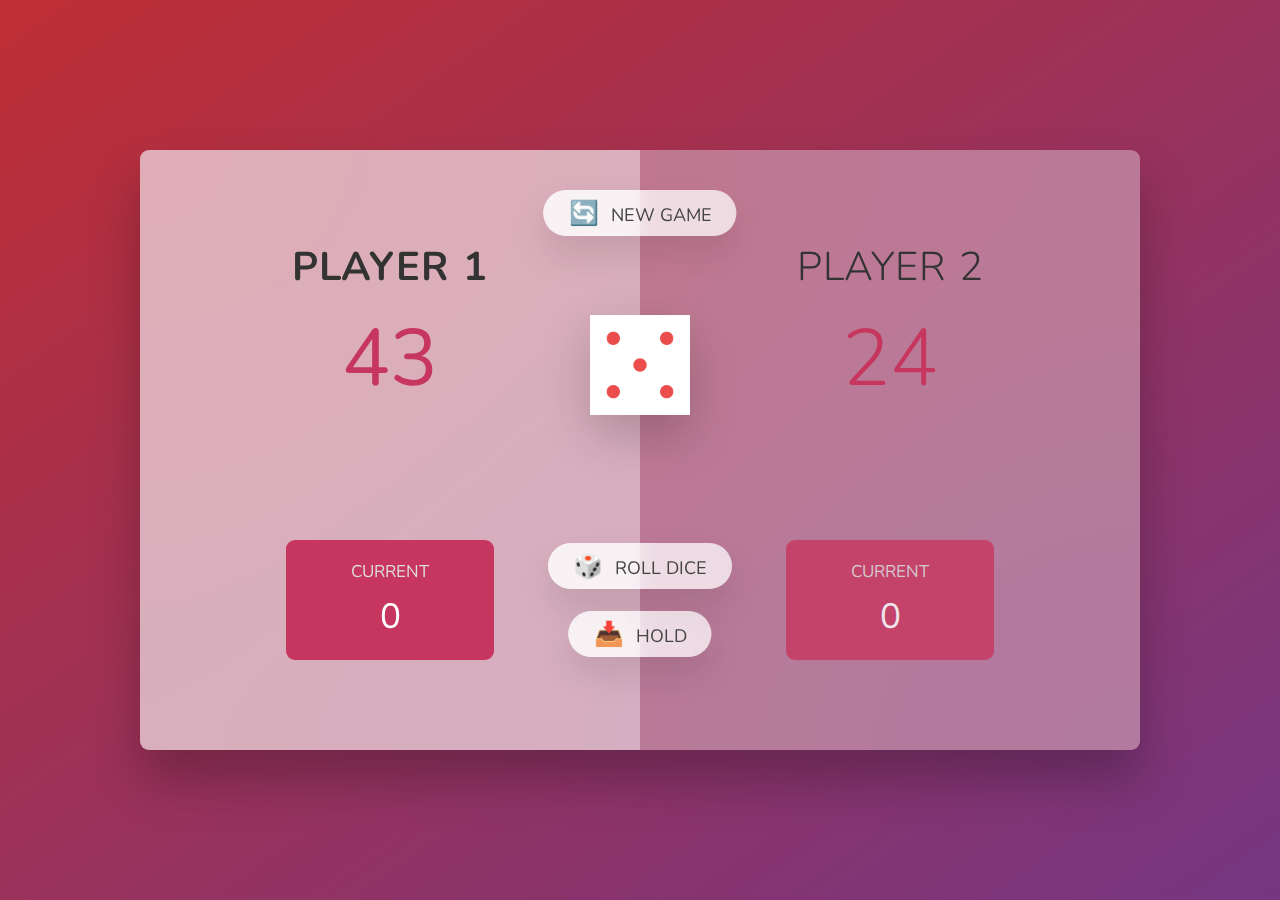
==== 07-Pig-Game/starter/index.html @ 8e1ca940 "Added project files" ====
<!DOCTYPE html>
<html lang="en">
  <head>
    <meta charset="UTF-8" />
    <meta name="viewport" content="width=device-width, initial-scale=1.0" />
    <meta http-equiv="X-UA-Compatible" content="ie=edge" />
    <link rel="stylesheet" href="style.css" />
    <title>Pig Game</title>
  </head>
  <body>
    <main>
      <section class="player player--0 player--active">
        <h2 class="name" id="name--0">Player 1</h2>
        <p class="score" id="score--0">43</p>
        <div class="current">
          <p class="current-label">Current</p>
          <p class="current-score" id="current--0">0</p>
        </div>
      </section>
      <section class="player player--1">
        <h2 class="name" id="name--1">Player 2</h2>
        <p class="score" id="score--1">24</p>
        <div class="current">
          <p class="current-label">Current</p>
          <p class="current-score" id="current--1">0</p>
        </div>
      </section>

      <img src="dice-5.png" alt="Playing dice" class="dice" />
      <button class="btn btn--new">🔄 New game</button>
      <button class="btn btn--roll">🎲 Roll dice</button>
      <button class="btn btn--hold">📥 Hold</button>
    </main>
    <script src="script.js"></script>
  </body>
</html>
---- 07-Pig-Game/starter/style.css ----
@import url('https://fonts.googleapis.com/css2?family=Nunito&display=swap');

* {
  margin: 0;
  padding: 0;
  box-sizing: inherit;
}

html {
  font-size: 62.5%;
  box-sizing: border-box;
}

body {
  font-family: 'Nunito', sans-serif;
  font-weight: 400;
  height: 100vh;
  color: #333;
  background-image: linear-gradient(to top left, #753682 0%, #bf2e34 100%);
  display: flex;
  align-items: center;
  justify-content: center;
}

/* LAYOUT */
main {
  position: relative;
  width: 100rem;
  height: 60rem;
  background-color: rgba(255, 255, 255, 0.35);
  backdrop-filter: blur(200px);
  filter: blur();
  box-shadow: 0 3rem 5rem rgba(0, 0, 0, 0.25);
  border-radius: 9px;
  overflow: hidden;
  display: flex;
}

.player {
  flex: 50%;
  padding: 9rem;
  display: flex;
  flex-direction: column;
  align-items: center;
  transition: all 0.75s;
}

/* ELEMENTS */
.name {
  position: relative;
  font-size: 4rem;
  text-transform: uppercase;
  letter-spacing: 1px;
  word-spacing: 2px;
  font-weight: 300;
  margin-bottom: 1rem;
}

.score {
  font-size: 8rem;
  font-weight: 300;
  color: #c7365f;
  margin-bottom: auto;
}

.player--active {
  background-color: rgba(255, 255, 255, 0.4);
}
.player--active .name {
  font-weight: 700;
}
.player--active .score {
  font-weight: 400;
}

.player--active .current {
  opacity: 1;
}

.current {
  background-color: #c7365f;
  opacity: 0.8;
  border-radius: 9px;
  color: #fff;
  width: 65%;
  padding: 2rem;
  text-align: center;
  transition: all 0.75s;
}

.current-label {
  text-transform: uppercase;
  margin-bottom: 1rem;
  font-size: 1.7rem;
  color: #ddd;
}

.current-score {
  font-size: 3.5rem;
}

/* ABSOLUTE POSITIONED ELEMENTS */
.btn {
  position: absolute;
  left: 50%;
  transform: translateX(-50%);
  color: #444;
  background: none;
  border: none;
  font-family: inherit;
  font-size: 1.8rem;
  text-transform: uppercase;
  cursor: pointer;
  font-weight: 400;
  transition: all 0.2s;

  background-color: white;
  background-color: rgba(255, 255, 255, 0.6);
  backdrop-filter: blur(10px);

  padding: 0.7rem 2.5rem;
  border-radius: 50rem;
  box-shadow: 0 1.75rem 3.5rem rgba(0, 0, 0, 0.1);
}

.btn::first-letter {
  font-size: 2.4rem;
  display: inline-block;
  margin-right: 0.7rem;
}

.btn--new {
  top: 4rem;
}
.btn--roll {
  top: 39.3rem;
}
.btn--hold {
  top: 46.1rem;
}

.btn:active {
  transform: translate(-50%, 3px);
  box-shadow: 0 1rem 2rem rgba(0, 0, 0, 0.15);
}

.btn:focus {
  outline: none;
}

.dice {
  position: absolute;
  left: 50%;
  top: 16.5rem;
  transform: translateX(-50%);
  height: 10rem;
  box-shadow: 0 2rem 5rem rgba(0, 0, 0, 0.2);
}

.player--winner {
  background-color: #2f2f2f;
}

.player--winner .name {
  font-weight: 700;
  color: #c7365f;
}
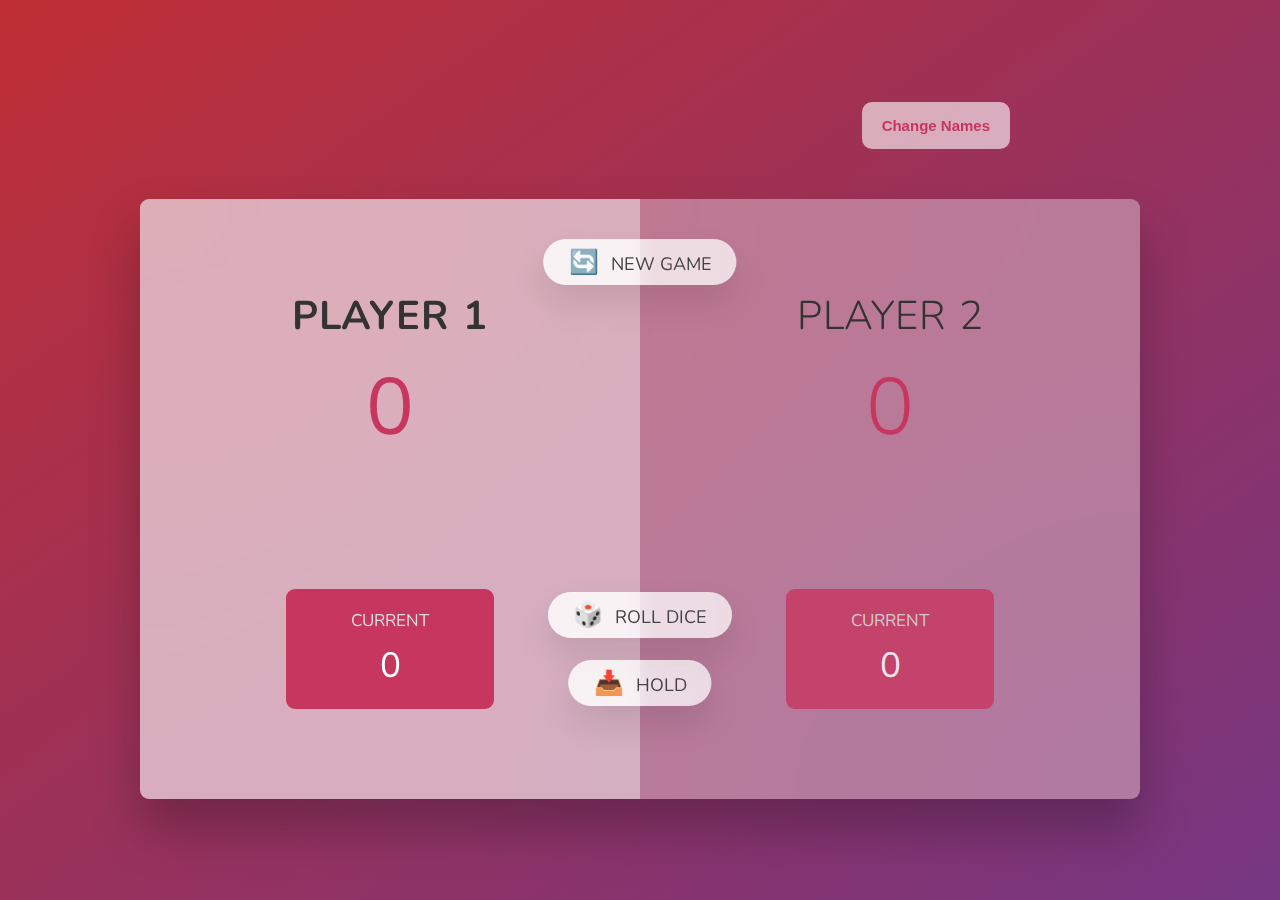
==== commit 5535313e: "added modal" ====
--- a/07-Pig-Game/starter/index.html
+++ b/07-Pig-Game/starter/index.html
@@ -8,6 +8,7 @@
     <title>Pig Game</title>
   </head>
   <body>
+    <div class="btn-wrapper"><button class="show-modal">Change Names</button></div>
     <main>
       <section class="player player--0 player--active">
         <h2 class="name" id="name--0">Player 1</h2>
@@ -31,6 +32,19 @@
       <button class="btn btn--roll">🎲 Roll dice</button>
       <button class="btn btn--hold">📥 Hold</button>
     </main>
+
+    <div class="modal hidden">
+      <button class="close-modal">&times;</button>
+      <h1 style="text-align: center; font-size: 36px;">Change Player Names</h1>
+      <form>
+        <h1><label>Player 1:</label></h1>
+        <input type="text" class=".player0--name"/>
+        <label>Player 2:</label>
+        <input type="text" class=".player0--name"/>
+      </form>
+    </div>
+    <div class="overlay hidden"></div>
+
     <script src="script.js"></script>
   </body>
 </html>
--- a/07-Pig-Game/starter/style.css
+++ b/07-Pig-Game/starter/style.css
@@ -18,8 +18,10 @@
   color: #333;
   background-image: linear-gradient(to top left, #753682 0%, #bf2e34 100%);
   display: flex;
+  flex-direction: column;
   align-items: center;
   justify-content: center;
+  position: relative;
 }
 
 /* LAYOUT */
@@ -34,6 +36,12 @@
   border-radius: 9px;
   overflow: hidden;
   display: flex;
+  margin-bottom: 5rem;
+}
+
+
+.btn-wrapper {
+  width: 100%;
 }
 
 .player {
@@ -165,3 +173,57 @@
   font-weight: 700;
   color: #c7365f;
 }
+
+.hidden {
+  display: none;
+}
+
+.modal {
+  position: absolute;
+  top: 50%;
+  left: 50%;
+  transform: translate(-50%, -50%);
+  width: 50%;
+
+  background-color: white;
+  padding: 6rem;
+  border-radius: 5px;
+  box-shadow: 0 3rem 5rem rgba(0, 0, 0, 0.3);
+  z-index: 10;
+}
+
+.overlay {
+  position: absolute;
+  top: 0;
+  left: 0;
+  width: 100%;
+  height: 100%;
+  background-color: rgba(0, 0, 0, 0.6);
+  backdrop-filter: blur(3px);
+  z-index: 5;
+}
+
+.show-modal {
+  font-size: 1.5rem;
+  font-weight: 600;
+  padding: 1.5rem 2rem;
+  margin: 5rem 27rem;
+  border: none;
+  background-color: white;
+  background-color: rgba(255, 255, 255, 0.6);
+  color: #c7365f;
+  border-radius: 1rem;
+  cursor: pointer;
+  float: right;
+}
+
+.close-modal {
+  position: absolute;
+  top: 1.2rem;
+  right: 2rem;
+  font-size: 5rem;
+  color: #333;
+  cursor: pointer;
+  border: none;
+  background: none;
+}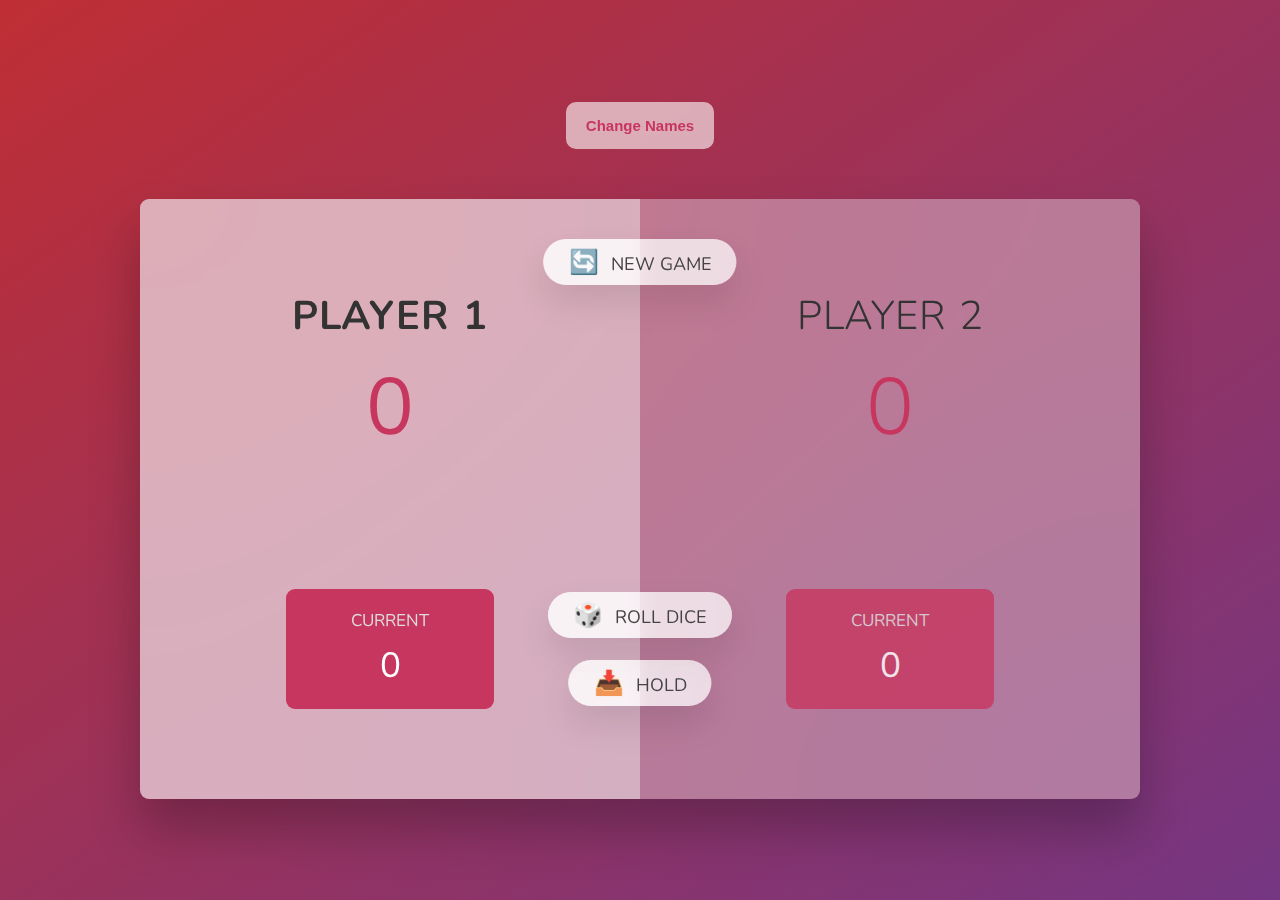
==== commit 6ef7637f: "added change player names button" ====
--- a/07-Pig-Game/starter/index.html
+++ b/07-Pig-Game/starter/index.html
@@ -8,7 +8,9 @@
     <title>Pig Game</title>
   </head>
   <body>
-    <div class="btn-wrapper"><button class="show-modal">Change Names</button></div>
+    <div class="btn-wrapper">
+      <button class="show-modal">Change Names</button>
+    </div>
     <main>
       <section class="player player--0 player--active">
         <h2 class="name" id="name--0">Player 1</h2>
@@ -35,12 +37,24 @@
 
     <div class="modal hidden">
       <button class="close-modal">&times;</button>
-      <h1 style="text-align: center; font-size: 36px;">Change Player Names</h1>
-      <form>
-        <h1><label>Player 1:</label></h1>
-        <input type="text" class=".player0--name"/>
-        <label>Player 2:</label>
-        <input type="text" class=".player0--name"/>
+      <h1 style="text-align: center; font-size: 36px; margin-bottom: 5rem">
+        Change Player Names
+      </h1>
+      <form class="form">
+        <div  class="name-form">
+          <div>
+            <h2><label>Player 1:</label></h2>
+            <input type="text" id="player0-input" class="player-input"/>
+          </div>
+          <div>
+            <h2><label>Player 2:</label></h2>
+            <input type="text" id="player1-input" class="player-input"/>
+          </div>
+        </div>
+        <br>
+        <div class="btn-wrapper">
+          <button class="btn-submit">Submit</button>
+        </div>
       </form>
     </div>
     <div class="overlay hidden"></div>
--- a/07-Pig-Game/starter/style.css
+++ b/07-Pig-Game/starter/style.css
@@ -183,10 +183,10 @@
   top: 50%;
   left: 50%;
   transform: translate(-50%, -50%);
-  width: 50%;
+  min-width: 50%;
 
   background-color: white;
-  padding: 6rem;
+  padding: 3rem;
   border-radius: 5px;
   box-shadow: 0 3rem 5rem rgba(0, 0, 0, 0.3);
   z-index: 10;
@@ -211,6 +211,8 @@
   border: none;
   background-color: white;
   background-color: rgba(255, 255, 255, 0.6);
+  backdrop-filter: blur(10px);
+
   color: #c7365f;
   border-radius: 1rem;
   cursor: pointer;
@@ -226,4 +228,40 @@
   cursor: pointer;
   border: none;
   background: none;
+}
+
+.name-form{
+  display: flex;
+  flex-wrap: nowrap;
+  justify-content: space-around;
+  align-items: center;
+  gap: 1rem;
+}
+
+.player-input {
+  border: 1px solid #eee;
+  border-radius: 1rem;
+  padding: 1rem 2rem;
+}
+
+.btn-wrapper {
+  display: flex;
+  justify-content: center;
+}
+
+.btn-submit {
+  display: block;
+  width: 50%;
+  border: 1px solid #eee;
+  border-radius: 1rem;
+  padding: 1rem 2rem;
+}
+
+@media (max-width: 900px){
+  .name-form{
+    flex-wrap: wrap;
+    margin-block: 2rem;
+    align-items: center;
+    justify-content: center;
+  }
 }